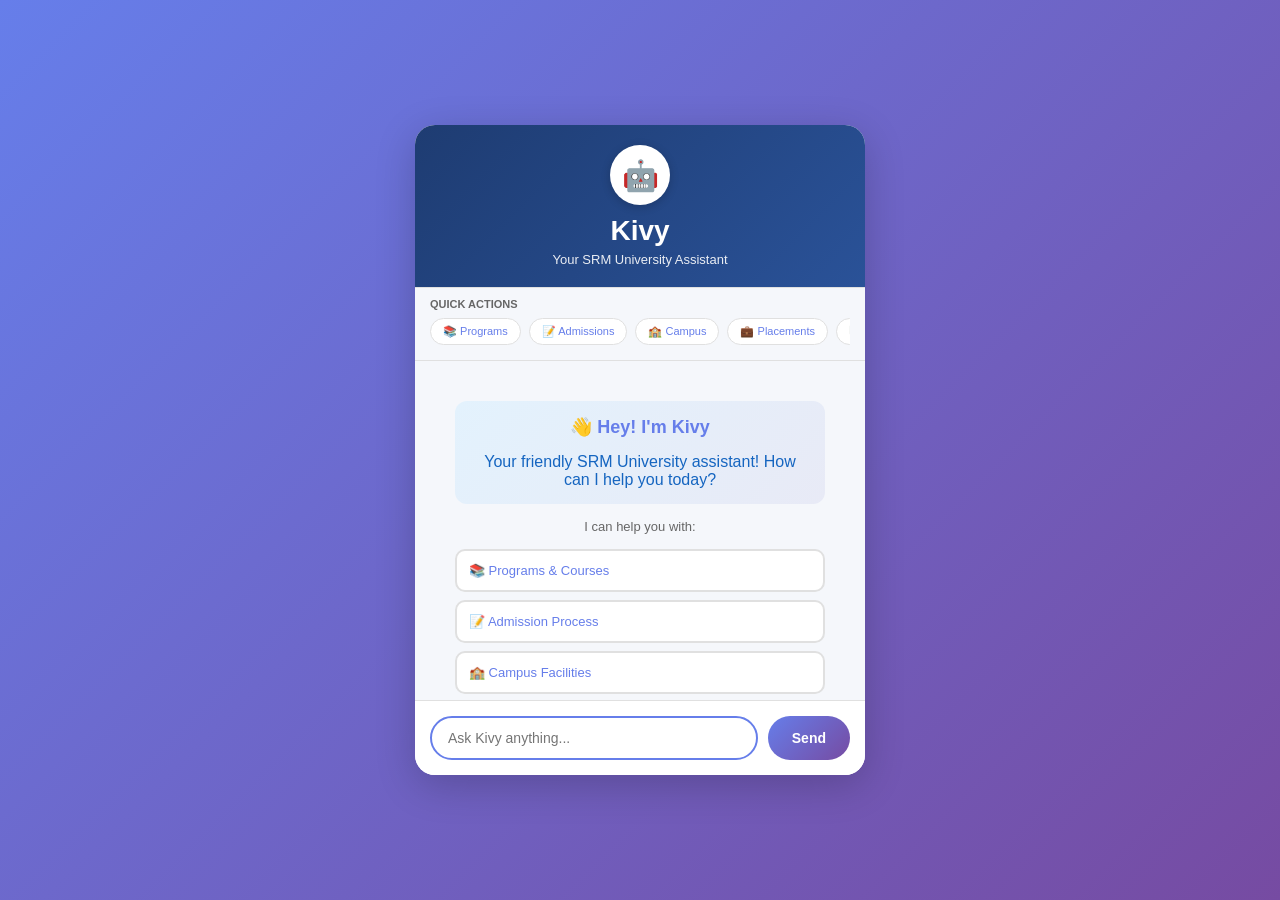
==== frontend/kivy_chatbot.html @ 58063c1c "Initial clean commit - SRM RAG chatbot" ====
<!DOCTYPE html>
<html lang="en">
<head>
    <meta charset="UTF-8">
    <meta name="viewport" content="width=device-width, initial-scale=1.0">
    <title>Kivy - SRM Chatbot</title>
    <style>
        * {
            margin: 0;
            padding: 0;
            box-sizing: border-box;
        }

        body {
            font-family: 'Segoe UI', Tahoma, Geneva, Verdana, sans-serif;
            background: linear-gradient(135deg, #667eea 0%, #764ba2 100%);
            height: 100vh;
            display: flex;
            justify-content: center;
            align-items: center;
        }

        .chat-container {
            width: 450px;
            height: 650px;
            background: white;
            border-radius: 20px;
            box-shadow: 0 10px 40px rgba(0,0,0,0.2);
            display: flex;
            flex-direction: column;
            overflow: hidden;
        }

        .chat-header {
            background: linear-gradient(135deg, #1e3c72 0%, #2a5298 100%);
            color: white;
            padding: 20px;
            text-align: center;
            box-shadow: 0 2px 10px rgba(0,0,0,0.1);
        }

        .chat-header .bot-avatar {
            width: 60px;
            height: 60px;
            background: white;
            border-radius: 50%;
            margin: 0 auto 10px;
            display: flex;
            align-items: center;
            justify-content: center;
            font-size: 30px;
            box-shadow: 0 2px 10px rgba(0,0,0,0.2);
        }

        .chat-header h1 {
            font-size: 28px;
            margin-bottom: 5px;
        }

        .chat-header p {
            font-size: 13px;
            opacity: 0.9;
        }

        .chat-messages {
            flex: 1;
            padding: 20px;
            overflow-y: auto;
            background: #f5f7fb;
        }

        .message {
            margin-bottom: 15px;
            display: flex;
            animation: fadeIn 0.3s ease-in;
        }

        @keyframes fadeIn {
            from { opacity: 0; transform: translateY(10px); }
            to { opacity: 1; transform: translateY(0); }
        }

        .message.user {
            justify-content: flex-end;
        }

        .message-bubble {
            max-width: 75%;
            padding: 12px 16px;
            border-radius: 18px;
            word-wrap: break-word;
        }

        .message.user .message-bubble {
            background: linear-gradient(135deg, #667eea 0%, #764ba2 100%);
            color: white;
            border-bottom-right-radius: 4px;
        }

        .message.bot .message-bubble {
            background: white;
            color: #333;
            border-bottom-left-radius: 4px;
            box-shadow: 0 2px 5px rgba(0,0,0,0.1);
        }

        .bot-name {
            font-weight: bold;
            color: #667eea;
            font-size: 12px;
            margin-bottom: 5px;
        }

        .sources {
            margin-top: 10px;
            padding: 10px;
            background: #f0f4ff;
            border-radius: 8px;
            font-size: 11px;
        }

        .source-link {
            display: block;
            color: #667eea;
            text-decoration: none;
            margin-top: 5px;
            padding: 5px;
            background: white;
            border-radius: 4px;
        }

        .source-link:hover {
            background: #e8edff;
        }

        .follow-up {
            margin-top: 10px;
            padding: 10px;
            background: #e8f5e9;
            border-radius: 8px;
            font-size: 12px;
            color: #2e7d32;
            font-style: italic;
        }

        .quick-options {
            display: grid;
            grid-template-columns: 1fr 1fr;
            gap: 8px;
            margin-top: 10px;
        }

        .quick-btn {
            padding: 8px 12px;
            background: white;
            border: 2px solid #667eea;
            border-radius: 8px;
            cursor: pointer;
            font-size: 12px;
            color: #667eea;
            transition: all 0.3s;
            text-align: center;
        }

        .quick-btn:hover {
            background: #667eea;
            color: white;
        }

        .typing-indicator {
            display: none;
            padding: 12px 16px;
            background: white;
            border-radius: 18px;
            width: 60px;
            box-shadow: 0 2px 5px rgba(0,0,0,0.1);
        }

        .typing-indicator.active {
            display: block;
        }

        .typing-indicator span {
            height: 8px;
            width: 8px;
            background: #667eea;
            border-radius: 50%;
            display: inline-block;
            margin: 0 2px;
            animation: typing 1.4s infinite;
        }

        .typing-indicator span:nth-child(2) {
            animation-delay: 0.2s;
        }

        .typing-indicator span:nth-child(3) {
            animation-delay: 0.4s;
        }

        @keyframes typing {
            0%, 60%, 100% { transform: translateY(0); }
            30% { transform: translateY(-10px); }
        }

        .chat-input {
            display: flex;
            padding: 15px;
            background: white;
            border-top: 1px solid #e0e0e0;
        }

        #userInput {
            flex: 1;
            padding: 12px 16px;
            border: 2px solid #e0e0e0;
            border-radius: 25px;
            outline: none;
            font-size: 14px;
            transition: border-color 0.3s;
        }

        #userInput:focus {
            border-color: #667eea;
        }

        #sendBtn {
            margin-left: 10px;
            padding: 12px 24px;
            background: linear-gradient(135deg, #667eea 0%, #764ba2 100%);
            color: white;
            border: none;
            border-radius: 25px;
            cursor: pointer;
            font-size: 14px;
            font-weight: 600;
            transition: transform 0.2s;
        }

        #sendBtn:hover {
            transform: scale(1.05);
        }

        #sendBtn:active {
            transform: scale(0.95);
        }

        #sendBtn:disabled {
            opacity: 0.5;
            cursor: not-allowed;
        }

        .welcome-message {
            text-align: center;
            padding: 20px;
            color: #666;
        }

        .welcome-message h3 {
            color: #667eea;
            margin-bottom: 15px;
            font-size: 18px;
        }

        .welcome-intro {
            background: linear-gradient(135deg, #e3f2fd 0%, #e8eaf6 100%);
            padding: 15px;
            border-radius: 12px;
            margin-bottom: 15px;
            color: #1565c0;
        }

        .example-questions {
            margin-top: 15px;
        }

        .example-btn {
            display: block;
            width: 100%;
            padding: 12px;
            margin: 8px 0;
            background: white;
            border: 2px solid #e0e0e0;
            border-radius: 10px;
            cursor: pointer;
            font-size: 13px;
            color: #667eea;
            transition: all 0.3s;
            text-align: left;
        }

        .example-btn:hover {
            background: #f0f4ff;
            border-color: #667eea;
            transform: translateX(5px);
        }

        .confidence-badge {
            display: inline-block;
            padding: 3px 8px;
            border-radius: 12px;
            font-size: 10px;
            margin-top: 5px;
        }

        .confidence-high {
            background: #d4edda;
            color: #155724;
        }

        .confidence-medium {
            background: #fff3cd;
            color: #856404;
        }

        .confidence-low {
            background: #f8d7da;
            color: #721c24;
        }

        .chat-messages::-webkit-scrollbar {
            width: 6px;
        }

        .chat-messages::-webkit-scrollbar-track {
            background: #f1f1f1;
        }

        .chat-messages::-webkit-scrollbar-thumb {
            background: #667eea;
            border-radius: 3px;
        }

        .menu-bar {
            background: #f5f7fb;
            padding: 10px 15px;
            border-top: 1px solid #e0e0e0;
            border-bottom: 1px solid #e0e0e0;
        }

        .menu-title {
            font-size: 11px;
            color: #666;
            margin-bottom: 8px;
            font-weight: 600;
        }

        .menu-options {
            display: flex;
            gap: 8px;
            overflow-x: auto;
            padding-bottom: 5px;
        }

        .menu-option {
            padding: 6px 12px;
            background: white;
            border: 1px solid #e0e0e0;
            border-radius: 15px;
            cursor: pointer;
            font-size: 11px;
            color: #667eea;
            white-space: nowrap;
            transition: all 0.3s;
        }

        .menu-option:hover {
            background: #667eea;
            color: white;
            border-color: #667eea;
        }
    </style>
</head>
<body>
    <div class="chat-container">
        <div class="chat-header">
            <div class="bot-avatar">🤖</div>
            <h1>Kivy</h1>
            <p>Your SRM University Assistant</p>
        </div>

        <div class="menu-bar">
            <div class="menu-title">QUICK ACTIONS</div>
            <div class="menu-options">
                <div class="menu-option" onclick="askQuestion('What programs does SRM offer?')">📚 Programs</div>
                <div class="menu-option" onclick="askQuestion('Tell me about admissions')">📝 Admissions</div>
                <div class="menu-option" onclick="askQuestion('What are the campus facilities?')">🏫 Campus</div>
                <div class="menu-option" onclick="askQuestion('Information about placements')">💼 Placements</div>
                <div class="menu-option" onclick="askQuestion('Faculty information')">👨‍🏫 Faculty</div>
            </div>
        </div>

        <div class="chat-messages" id="chatMessages">
            <div class="welcome-message">
                <div class="welcome-intro">
                    <h3>👋 Hey! I'm Kivy</h3>
                    <p>Your friendly SRM University assistant! How can I help you today?</p>
                </div>
                
                <p style="font-size: 13px; margin-bottom: 15px;">I can help you with:</p>
                
                <div class="example-questions">
                    <button class="example-btn" onclick="askQuestion('What programs does SRM offer?')">
                        📚 Programs & Courses
                    </button>
                    <button class="example-btn" onclick="askQuestion('Tell me about admissions')">
                        📝 Admission Process
                    </button>
                    <button class="example-btn" onclick="askQuestion('What are the campus facilities?')">
                        🏫 Campus Facilities
                    </button>
                    <button class="example-btn" onclick="askQuestion('Information about placements')">
                        💼 Placements & Careers
                    </button>
                    <button class="example-btn" onclick="askQuestion('Tell me about faculty')">
                        👨‍🏫 Faculty Information
                    </button>
                </div>
            </div>

            <div class="message bot">
                <div class="typing-indicator" id="typingIndicator">
                    <span></span>
                    <span></span>
                    <span></span>
                </div>
            </div>
        </div>

        <div class="chat-input">
            <input 
                type="text" 
                id="userInput" 
                placeholder="Ask Kivy anything..." 
                onkeypress="handleKeyPress(event)"
            />
            <button id="sendBtn" onclick="sendMessage()">Send</button>
        </div>
    </div>

    <script>
        const API_URL = 'http://localhost:8001/chat';
        const chatMessages = document.getElementById('chatMessages');
        const userInput = document.getElementById('userInput');
        const sendBtn = document.getElementById('sendBtn');
        const typingIndicator = document.getElementById('typingIndicator');

        function handleKeyPress(event) {
            if (event.key === 'Enter') {
                sendMessage();
            }
        }

        function askQuestion(question) {
            userInput.value = question;
            sendMessage();
        }

        async function sendMessage() {
            const message = userInput.value.trim();
            
            if (!message) return;

            // Disable input
            userInput.disabled = true;
            sendBtn.disabled = true;

            // Add user message
            addMessage(message, 'user');
            userInput.value = '';

            // Show typing indicator
            typingIndicator.classList.add('active');
            scrollToBottom();

            try {
                // Call API
                const response = await fetch(API_URL, {
                    method: 'POST',
                    headers: {
                        'Content-Type': 'application/json',
                    },
                    body: JSON.stringify({ query: message })
                });

                const data = await response.json();
                typingIndicator.classList.remove('active');

                // Add bot response with Kivy's personality
                addBotMessage(data);
                
                // Add follow-up prompt
                addFollowUpPrompt();

            } catch (error) {
                typingIndicator.classList.remove('active');
                addKivyMessage('Oops! I encountered an error. Please make sure the API server is running on port 8001. 😅');
                console.error('Error:', error);
            }

            // Re-enable input
            userInput.disabled = false;
            sendBtn.disabled = false;
            userInput.focus();
        }

        function addMessage(text, sender) {
            const messageDiv = document.createElement('div');
            messageDiv.className = `message ${sender}`;
            
            const bubbleDiv = document.createElement('div');
            bubbleDiv.className = 'message-bubble';
            bubbleDiv.textContent = text;
            
            messageDiv.appendChild(bubbleDiv);
            chatMessages.appendChild(messageDiv);
            scrollToBottom();
        }

        function addKivyMessage(text) {
            const messageDiv = document.createElement('div');
            messageDiv.className = 'message bot';
            
            const bubbleDiv = document.createElement('div');
            bubbleDiv.className = 'message-bubble';
            
            const nameDiv = document.createElement('div');
            nameDiv.className = 'bot-name';
            nameDiv.textContent = 'Kivy';
            bubbleDiv.appendChild(nameDiv);
            
            const textDiv = document.createElement('p');
            textDiv.textContent = text;
            bubbleDiv.appendChild(textDiv);
            
            messageDiv.appendChild(bubbleDiv);
            chatMessages.appendChild(messageDiv);
            scrollToBottom();
        }

        function addBotMessage(data) {
            const messageDiv = document.createElement('div');
            messageDiv.className = 'message bot';
            
            const bubbleDiv = document.createElement('div');
            bubbleDiv.className = 'message-bubble';
            
            // Add Kivy name
            const nameDiv = document.createElement('div');
            nameDiv.className = 'bot-name';
            nameDiv.textContent = 'Kivy';
            bubbleDiv.appendChild(nameDiv);
            
            // Add answer
            const answerP = document.createElement('p');
            answerP.textContent = data.answer;
            bubbleDiv.appendChild(answerP);

            // Add confidence badge
            if (data.confidence) {
                const badge = document.createElement('span');
                badge.className = `confidence-badge confidence-${data.confidence}`;
                badge.textContent = `${data.confidence.charAt(0).toUpperCase() + data.confidence.slice(1)} Confidence`;
                bubbleDiv.appendChild(badge);
            }

            // Add sources
            if (data.sources && data.sources.length > 0) {
                const sourcesDiv = document.createElement('div');
                sourcesDiv.className = 'sources';
                
                const sourcesTitle = document.createElement('strong');
                sourcesTitle.textContent = '📚 Sources:';
                sourcesDiv.appendChild(sourcesTitle);

                data.sources.forEach((source, index) => {
                    const sourceLink = document.createElement('a');
                    sourceLink.className = 'source-link';
                    sourceLink.href = source.url;
                    sourceLink.target = '_blank';
                    sourceLink.textContent = `${index + 1}. ${source.title}`;
                    sourcesDiv.appendChild(sourceLink);
                });

                bubbleDiv.appendChild(sourcesDiv);
            }
            
            messageDiv.appendChild(bubbleDiv);
            chatMessages.appendChild(messageDiv);
            scrollToBottom();
        }

        function addFollowUpPrompt() {
            const messageDiv = document.createElement('div');
            messageDiv.className = 'message bot';
            
            const bubbleDiv = document.createElement('div');
            bubbleDiv.className = 'message-bubble';
            
            const followUp = document.createElement('div');
            followUp.className = 'follow-up';
            followUp.innerHTML = '💬 Is there anything else I can help you with?';
            bubbleDiv.appendChild(followUp);

            const quickOptions = document.createElement('div');
            quickOptions.className = 'quick-options';
            
            const options = [
                { text: '📚 More Programs', query: 'Tell me more about programs' },
                { text: '📝 Admissions', query: 'Admission process' },
                { text: '🏫 Campus Life', query: 'Campus facilities' },
                { text: '💼 Placements', query: 'Placement details' }
            ];

            options.forEach(option => {
                const btn = document.createElement('button');
                btn.className = 'quick-btn';
                btn.textContent = option.text;
                btn.onclick = () => askQuestion(option.query);
                quickOptions.appendChild(btn);
            });

            bubbleDiv.appendChild(quickOptions);
            messageDiv.appendChild(bubbleDiv);
            chatMessages.appendChild(messageDiv);
            scrollToBottom();
        }

        function scrollToBottom() {
            chatMessages.scrollTop = chatMessages.scrollHeight;
        }

        window.addEventListener('load', () => {
            userInput.focus();
        });
    </script>
</body>
</html>
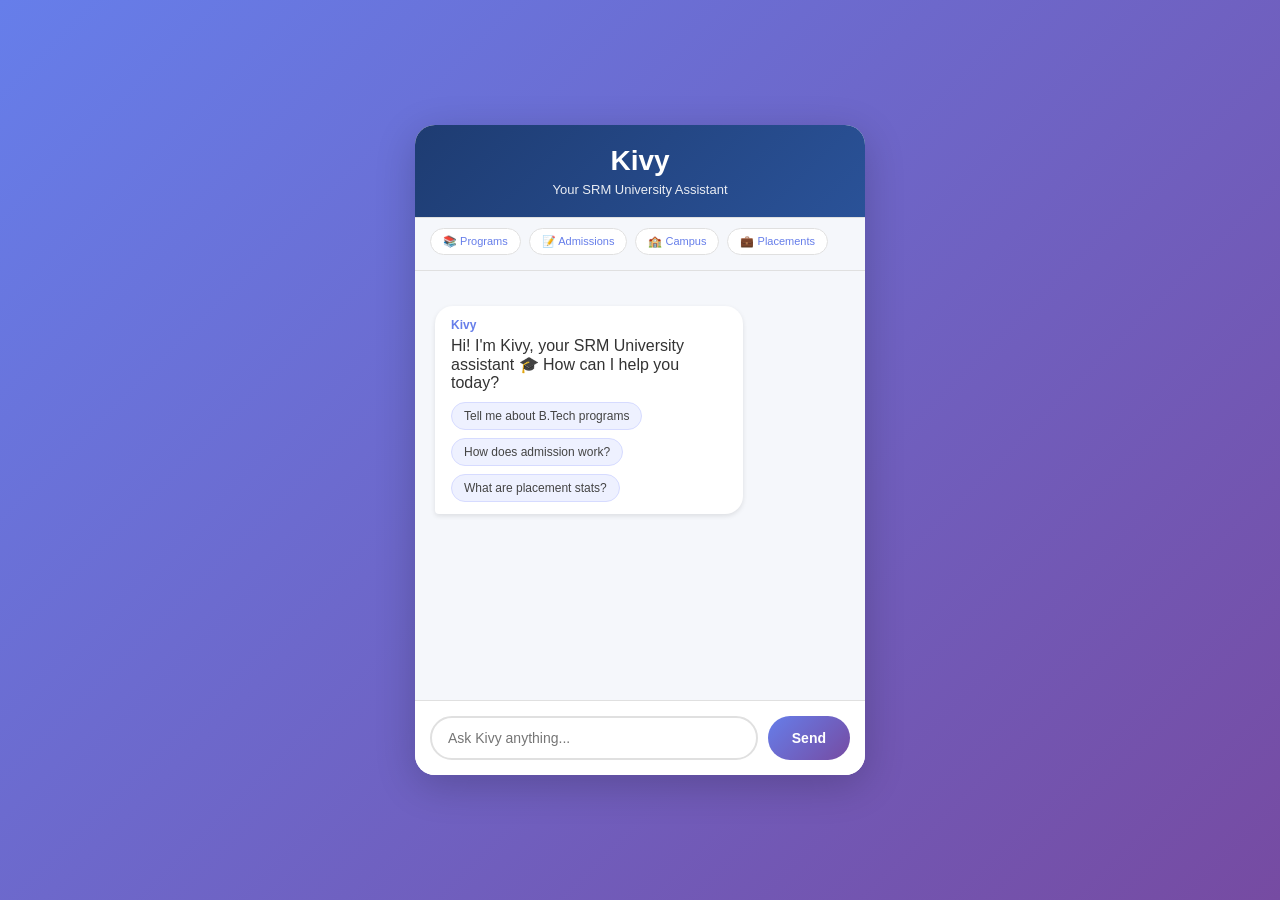
==== commit 92e53a59: "Updated RAG engine, improved chunking, cleaned scripts, updated frontend" ====
--- a/frontend/kivy_chatbot.html
+++ b/frontend/kivy_chatbot.html
@@ -5,11 +5,7 @@
     <meta name="viewport" content="width=device-width, initial-scale=1.0">
     <title>Kivy - SRM Chatbot</title>
     <style>
-        * {
-            margin: 0;
-            padding: 0;
-            box-sizing: border-box;
-        }
+        * { margin: 0; padding: 0; box-sizing: border-box; }
 
         body {
             font-family: 'Segoe UI', Tahoma, Geneva, Verdana, sans-serif;
@@ -29,6 +25,7 @@
             display: flex;
             flex-direction: column;
             overflow: hidden;
+            position: relative;
         }
 
         .chat-header {
@@ -39,28 +36,8 @@
             box-shadow: 0 2px 10px rgba(0,0,0,0.1);
         }
 
-        .chat-header .bot-avatar {
-            width: 60px;
-            height: 60px;
-            background: white;
-            border-radius: 50%;
-            margin: 0 auto 10px;
-            display: flex;
-            align-items: center;
-            justify-content: center;
-            font-size: 30px;
-            box-shadow: 0 2px 10px rgba(0,0,0,0.2);
-        }
-
-        .chat-header h1 {
-            font-size: 28px;
-            margin-bottom: 5px;
-        }
-
-        .chat-header p {
-            font-size: 13px;
-            opacity: 0.9;
-        }
+        .chat-header h1 { font-size: 28px; margin-bottom: 5px; }
+        .chat-header p { font-size: 13px; opacity: 0.9; }
 
         .chat-messages {
             flex: 1;
@@ -80,9 +57,7 @@
             to { opacity: 1; transform: translateY(0); }
         }
 
-        .message.user {
-            justify-content: flex-end;
-        }
+        .message.user { justify-content: flex-end; }
 
         .message-bubble {
             max-width: 75%;
@@ -104,68 +79,7 @@
             box-shadow: 0 2px 5px rgba(0,0,0,0.1);
         }
 
-        .bot-name {
-            font-weight: bold;
-            color: #667eea;
-            font-size: 12px;
-            margin-bottom: 5px;
-        }
-
-        .sources {
-            margin-top: 10px;
-            padding: 10px;
-            background: #f0f4ff;
-            border-radius: 8px;
-            font-size: 11px;
-        }
-
-        .source-link {
-            display: block;
-            color: #667eea;
-            text-decoration: none;
-            margin-top: 5px;
-            padding: 5px;
-            background: white;
-            border-radius: 4px;
-        }
-
-        .source-link:hover {
-            background: #e8edff;
-        }
-
-        .follow-up {
-            margin-top: 10px;
-            padding: 10px;
-            background: #e8f5e9;
-            border-radius: 8px;
-            font-size: 12px;
-            color: #2e7d32;
-            font-style: italic;
-        }
-
-        .quick-options {
-            display: grid;
-            grid-template-columns: 1fr 1fr;
-            gap: 8px;
-            margin-top: 10px;
-        }
-
-        .quick-btn {
-            padding: 8px 12px;
-            background: white;
-            border: 2px solid #667eea;
-            border-radius: 8px;
-            cursor: pointer;
-            font-size: 12px;
-            color: #667eea;
-            transition: all 0.3s;
-            text-align: center;
-        }
-
-        .quick-btn:hover {
-            background: #667eea;
-            color: white;
-        }
+        .bot-name { font-weight: bold; color: #667eea; font-size: 12px; margin-bottom: 5px; }
 
         .typing-indicator {
             display: none;
@@ -173,30 +87,15 @@
             background: white;
             border-radius: 18px;
             width: 60px;
-            box-shadow: 0 2px 5px rgba(0,0,0,0.1);
-        }
-
-        .typing-indicator.active {
-            display: block;
-        }
-
+        }
+
+        .typing-indicator.active { display: block; }
         .typing-indicator span {
-            height: 8px;
-            width: 8px;
-            background: #667eea;
-            border-radius: 50%;
-            display: inline-block;
-            margin: 0 2px;
-            animation: typing 1.4s infinite;
-        }
-
-        .typing-indicator span:nth-child(2) {
-            animation-delay: 0.2s;
-        }
-
-        .typing-indicator span:nth-child(3) {
-            animation-delay: 0.4s;
-        }
+            height: 8px; width: 8px; background: #667eea; border-radius: 50%;
+            display: inline-block; margin: 0 2px; animation: typing 1.4s infinite;
+        }
+        .typing-indicator span:nth-child(2) { animation-delay: 0.2s; }
+        .typing-indicator span:nth-child(3) { animation-delay: 0.4s; }
 
         @keyframes typing {
             0%, 60%, 100% { transform: translateY(0); }
@@ -217,12 +116,9 @@
             border-radius: 25px;
             outline: none;
             font-size: 14px;
-            transition: border-color 0.3s;
-        }
-
-        #userInput:focus {
-            border-color: #667eea;
-        }
+        }
+
+        #userInput:focus { border-color: #667eea; }
 
         #sendBtn {
             margin-left: 10px;
@@ -232,104 +128,12 @@
             border: none;
             border-radius: 25px;
             cursor: pointer;
+            font-weight: 600;
             font-size: 14px;
-            font-weight: 600;
-            transition: transform 0.2s;
-        }
-
-        #sendBtn:hover {
-            transform: scale(1.05);
-        }
-
-        #sendBtn:active {
-            transform: scale(0.95);
-        }
-
-        #sendBtn:disabled {
-            opacity: 0.5;
-            cursor: not-allowed;
-        }
-
-        .welcome-message {
-            text-align: center;
-            padding: 20px;
-            color: #666;
-        }
-
-        .welcome-message h3 {
-            color: #667eea;
-            margin-bottom: 15px;
-            font-size: 18px;
-        }
-
-        .welcome-intro {
-            background: linear-gradient(135deg, #e3f2fd 0%, #e8eaf6 100%);
-            padding: 15px;
-            border-radius: 12px;
-            margin-bottom: 15px;
-            color: #1565c0;
-        }
-
-        .example-questions {
-            margin-top: 15px;
-        }
-
-        .example-btn {
-            display: block;
-            width: 100%;
-            padding: 12px;
-            margin: 8px 0;
-            background: white;
-            border: 2px solid #e0e0e0;
-            border-radius: 10px;
-            cursor: pointer;
-            font-size: 13px;
-            color: #667eea;
-            transition: all 0.3s;
-            text-align: left;
-        }
-
-        .example-btn:hover {
-            background: #f0f4ff;
-            border-color: #667eea;
-            transform: translateX(5px);
-        }
-
-        .confidence-badge {
-            display: inline-block;
-            padding: 3px 8px;
-            border-radius: 12px;
-            font-size: 10px;
-            margin-top: 5px;
-        }
-
-        .confidence-high {
-            background: #d4edda;
-            color: #155724;
-        }
-
-        .confidence-medium {
-            background: #fff3cd;
-            color: #856404;
-        }
-
-        .confidence-low {
-            background: #f8d7da;
-            color: #721c24;
-        }
-
-        .chat-messages::-webkit-scrollbar {
-            width: 6px;
-        }
-
-        .chat-messages::-webkit-scrollbar-track {
-            background: #f1f1f1;
-        }
-
-        .chat-messages::-webkit-scrollbar-thumb {
-            background: #667eea;
-            border-radius: 3px;
-        }
+        }
+
+        #sendBtn:hover { opacity: 0.9; }
+        #sendBtn:disabled { opacity: 0.5; cursor: not-allowed; }
 
         .menu-bar {
             background: #f5f7fb;
@@ -338,19 +142,7 @@
             border-bottom: 1px solid #e0e0e0;
         }
 
-        .menu-title {
-            font-size: 11px;
-            color: #666;
-            margin-bottom: 8px;
-            font-weight: 600;
-        }
-
-        .menu-options {
-            display: flex;
-            gap: 8px;
-            overflow-x: auto;
-            padding-bottom: 5px;
-        }
+        .menu-options { display: flex; gap: 8px; overflow-x: auto; padding-bottom: 5px; }
 
         .menu-option {
             padding: 6px 12px;
@@ -361,79 +153,62 @@
             font-size: 11px;
             color: #667eea;
             white-space: nowrap;
-            transition: all 0.3s;
-        }
-
-        .menu-option:hover {
-            background: #667eea;
-            color: white;
-            border-color: #667eea;
-        }
+            transition: 0.2s;
+        }
+
+        .menu-option:hover { background: #eef1ff; }
+
+        .suggestions {
+            margin-top: 10px;
+            display: flex;
+            flex-wrap: wrap;
+            gap: 8px;
+        }
+
+        .suggestion-btn {
+            padding: 6px 12px;
+            border-radius: 15px;
+            border: 1px solid #d6dbff;
+            background: #eef1ff;
+            color: #444;
+            cursor: pointer;
+            font-size: 12px;
+            transition: 0.2s;
+            text-align: left;
+        }
+
+        .suggestion-btn:hover { background: #d6dbff; }
+
+        .chat-messages::-webkit-scrollbar { width: 6px; }
+        .chat-messages::-webkit-scrollbar-thumb { background: #667eea; border-radius: 3px; }
     </style>
 </head>
 <body>
     <div class="chat-container">
         <div class="chat-header">
-            <div class="bot-avatar">🤖</div>
             <h1>Kivy</h1>
             <p>Your SRM University Assistant</p>
         </div>
 
         <div class="menu-bar">
-            <div class="menu-title">QUICK ACTIONS</div>
             <div class="menu-options">
                 <div class="menu-option" onclick="askQuestion('What programs does SRM offer?')">📚 Programs</div>
                 <div class="menu-option" onclick="askQuestion('Tell me about admissions')">📝 Admissions</div>
                 <div class="menu-option" onclick="askQuestion('What are the campus facilities?')">🏫 Campus</div>
                 <div class="menu-option" onclick="askQuestion('Information about placements')">💼 Placements</div>
-                <div class="menu-option" onclick="askQuestion('Faculty information')">👨‍🏫 Faculty</div>
             </div>
         </div>
 
         <div class="chat-messages" id="chatMessages">
-            <div class="welcome-message">
-                <div class="welcome-intro">
-                    <h3>👋 Hey! I'm Kivy</h3>
-                    <p>Your friendly SRM University assistant! How can I help you today?</p>
-                </div>
-                
-                <p style="font-size: 13px; margin-bottom: 15px;">I can help you with:</p>
-                
-                <div class="example-questions">
-                    <button class="example-btn" onclick="askQuestion('What programs does SRM offer?')">
-                        📚 Programs & Courses
-                    </button>
-                    <button class="example-btn" onclick="askQuestion('Tell me about admissions')">
-                        📝 Admission Process
-                    </button>
-                    <button class="example-btn" onclick="askQuestion('What are the campus facilities?')">
-                        🏫 Campus Facilities
-                    </button>
-                    <button class="example-btn" onclick="askQuestion('Information about placements')">
-                        💼 Placements & Careers
-                    </button>
-                    <button class="example-btn" onclick="askQuestion('Tell me about faculty')">
-                        👨‍🏫 Faculty Information
-                    </button>
-                </div>
-            </div>
-
             <div class="message bot">
                 <div class="typing-indicator" id="typingIndicator">
-                    <span></span>
-                    <span></span>
-                    <span></span>
+                    <span></span><span></span><span></span>
                 </div>
             </div>
         </div>
 
         <div class="chat-input">
-            <input 
-                type="text" 
-                id="userInput" 
-                placeholder="Ask Kivy anything..." 
-                onkeypress="handleKeyPress(event)"
-            />
+            <input type="text" id="userInput" placeholder="Ask Kivy anything..." onkeypress="handleKeyPress(event)" />
             <button id="sendBtn" onclick="sendMessage()">Send</button>
         </div>
     </div>
@@ -445,194 +220,111 @@
         const sendBtn = document.getElementById('sendBtn');
         const typingIndicator = document.getElementById('typingIndicator');
 
-        function handleKeyPress(event) {
-            if (event.key === 'Enter') {
-                sendMessage();
-            }
-        }
-
-        function askQuestion(question) {
-            userInput.value = question;
+        window.onload = function() {
+            addKivyMessage("Hi! I'm Kivy, your SRM University assistant 🎓 How can I help you today?", [
+                "Tell me about B.Tech programs",
+                "How does admission work?",
+                "What are placement stats?"
+            ]);
+        };
+
+        function handleKeyPress(e) { if (e.key === 'Enter') sendMessage(); }
+
+        function askQuestion(q) {
+            userInput.value = q;
             sendMessage();
         }
 
         async function sendMessage() {
             const message = userInput.value.trim();
-            
             if (!message) return;
 
-            // Disable input
+            addMessage(message, 'user');
+            userInput.value = '';
+
             userInput.disabled = true;
             sendBtn.disabled = true;
-
-            // Add user message
-            addMessage(message, 'user');
-            userInput.value = '';
-
-            // Show typing indicator
             typingIndicator.classList.add('active');
-            scrollToBottom();
 
             try {
-                // Call API
                 const response = await fetch(API_URL, {
                     method: 'POST',
-                    headers: {
-                        'Content-Type': 'application/json',
-                    },
+                    headers: {'Content-Type': 'application/json'},
                     body: JSON.stringify({ query: message })
                 });
-
                 const data = await response.json();
                 typingIndicator.classList.remove('active');
-
-                // Add bot response with Kivy's personality
                 addBotMessage(data);
-                
-                // Add follow-up prompt
-                addFollowUpPrompt();
-
             } catch (error) {
                 typingIndicator.classList.remove('active');
-                addKivyMessage('Oops! I encountered an error. Please make sure the API server is running on port 8001. 😅');
-                console.error('Error:', error);
+                addKivyMessage('Oops! Make sure the backend server is running. 😅');
             }
 
-            // Re-enable input
             userInput.disabled = false;
             sendBtn.disabled = false;
             userInput.focus();
         }
 
         function addMessage(text, sender) {
-            const messageDiv = document.createElement('div');
-            messageDiv.className = `message ${sender}`;
-            
-            const bubbleDiv = document.createElement('div');
-            bubbleDiv.className = 'message-bubble';
-            bubbleDiv.textContent = text;
-            
-            messageDiv.appendChild(bubbleDiv);
-            chatMessages.appendChild(messageDiv);
-            scrollToBottom();
-        }
-
-        function addKivyMessage(text) {
-            const messageDiv = document.createElement('div');
-            messageDiv.className = 'message bot';
-            
-            const bubbleDiv = document.createElement('div');
-            bubbleDiv.className = 'message-bubble';
-            
-            const nameDiv = document.createElement('div');
-            nameDiv.className = 'bot-name';
-            nameDiv.textContent = 'Kivy';
-            bubbleDiv.appendChild(nameDiv);
-            
-            const textDiv = document.createElement('p');
-            textDiv.textContent = text;
-            bubbleDiv.appendChild(textDiv);
-            
-            messageDiv.appendChild(bubbleDiv);
-            chatMessages.appendChild(messageDiv);
-            scrollToBottom();
+            const div = document.createElement('div');
+            div.className = `message ${sender}`;
+            div.innerHTML = `<div class="message-bubble">${text}</div>`;
+            chatMessages.appendChild(div);
+            chatMessages.scrollTop = chatMessages.scrollHeight;
+        }
+
+        function addKivyMessage(text, suggestions = []) {
+            const div = document.createElement('div');
+            div.className = 'message bot';
+
+            let suggestionsHtml = '';
+            if (suggestions && suggestions.length > 0) {
+                suggestionsHtml = '<div class="suggestions">' +
+                    suggestions.map(s =>
+                        `<button class="suggestion-btn" onclick="askQuestion('${s}')">${s}</button>`
+                    ).join('') +
+                    '</div>';
+            }
+
+            div.innerHTML = `
+                <div class="message-bubble">
+                    <div class="bot-name">Kivy</div>
+                    <p>${text}</p>
+                    ${suggestionsHtml}
+                </div>`;
+            chatMessages.appendChild(div);
+            chatMessages.scrollTop = chatMessages.scrollHeight;
         }
 
         function addBotMessage(data) {
-            const messageDiv = document.createElement('div');
-            messageDiv.className = 'message bot';
-            
-            const bubbleDiv = document.createElement('div');
-            bubbleDiv.className = 'message-bubble';
-            
-            // Add Kivy name
-            const nameDiv = document.createElement('div');
-            nameDiv.className = 'bot-name';
-            nameDiv.textContent = 'Kivy';
-            bubbleDiv.appendChild(nameDiv);
-            
-            // Add answer
-            const answerP = document.createElement('p');
-            answerP.textContent = data.answer;
-            bubbleDiv.appendChild(answerP);
-
-            // Add confidence badge
-            if (data.confidence) {
-                const badge = document.createElement('span');
-                badge.className = `confidence-badge confidence-${data.confidence}`;
-                badge.textContent = `${data.confidence.charAt(0).toUpperCase() + data.confidence.slice(1)} Confidence`;
-                bubbleDiv.appendChild(badge);
+            const div = document.createElement('div');
+            div.className = 'message bot';
+
+            let suggestionsHtml = '';
+            const followUps = data.follow_ups || data.suggestions || [];
+            if (followUps.length > 0) {
+                suggestionsHtml = '<div class="suggestions">' +
+                    followUps.map(s =>
+                        `<button class="suggestion-btn" onclick="askQuestion('${s}')">${s}</button>`
+                    ).join('') +
+                    '</div>';
             }
 
-            // Add sources
+            let sourcesHtml = '';
             if (data.sources && data.sources.length > 0) {
-                const sourcesDiv = document.createElement('div');
-                sourcesDiv.className = 'sources';
-                
-                const sourcesTitle = document.createElement('strong');
-                sourcesTitle.textContent = '📚 Sources:';
-                sourcesDiv.appendChild(sourcesTitle);
-
-                data.sources.forEach((source, index) => {
-                    const sourceLink = document.createElement('a');
-                    sourceLink.className = 'source-link';
-                    sourceLink.href = source.url;
-                    sourceLink.target = '_blank';
-                    sourceLink.textContent = `${index + 1}. ${source.title}`;
-                    sourcesDiv.appendChild(sourceLink);
-                });
-
-                bubbleDiv.appendChild(sourcesDiv);
+                sourcesHtml = '<div style="font-size:10px; color:#999; margin-top:8px;">📚 Sources provided in console.</div>';
             }
-            
-            messageDiv.appendChild(bubbleDiv);
-            chatMessages.appendChild(messageDiv);
-            scrollToBottom();
-        }
-
-        function addFollowUpPrompt() {
-            const messageDiv = document.createElement('div');
-            messageDiv.className = 'message bot';
-            
-            const bubbleDiv = document.createElement('div');
-            bubbleDiv.className = 'message-bubble';
-            
-            const followUp = document.createElement('div');
-            followUp.className = 'follow-up';
-            followUp.innerHTML = '💬 Is there anything else I can help you with?';
-            bubbleDiv.appendChild(followUp);
-
-            const quickOptions = document.createElement('div');
-            quickOptions.className = 'quick-options';
-            
-            const options = [
-                { text: '📚 More Programs', query: 'Tell me more about programs' },
-                { text: '📝 Admissions', query: 'Admission process' },
-                { text: '🏫 Campus Life', query: 'Campus facilities' },
-                { text: '💼 Placements', query: 'Placement details' }
-            ];
-
-            options.forEach(option => {
-                const btn = document.createElement('button');
-                btn.className = 'quick-btn';
-                btn.textContent = option.text;
-                btn.onclick = () => askQuestion(option.query);
-                quickOptions.appendChild(btn);
-            });
-
-            bubbleDiv.appendChild(quickOptions);
-            messageDiv.appendChild(bubbleDiv);
-            chatMessages.appendChild(messageDiv);
-            scrollToBottom();
-        }
-
-        function scrollToBottom() {
+
+            div.innerHTML = `
+                <div class="message-bubble">
+                    <div class="bot-name">Kivy</div>
+                    <p>${data.answer}</p>
+                    ${suggestionsHtml}
+                    ${sourcesHtml}
+                </div>`;
+            chatMessages.appendChild(div);
             chatMessages.scrollTop = chatMessages.scrollHeight;
         }
-
-        window.addEventListener('load', () => {
-            userInput.focus();
-        });
     </script>
 </body>
 </html>
